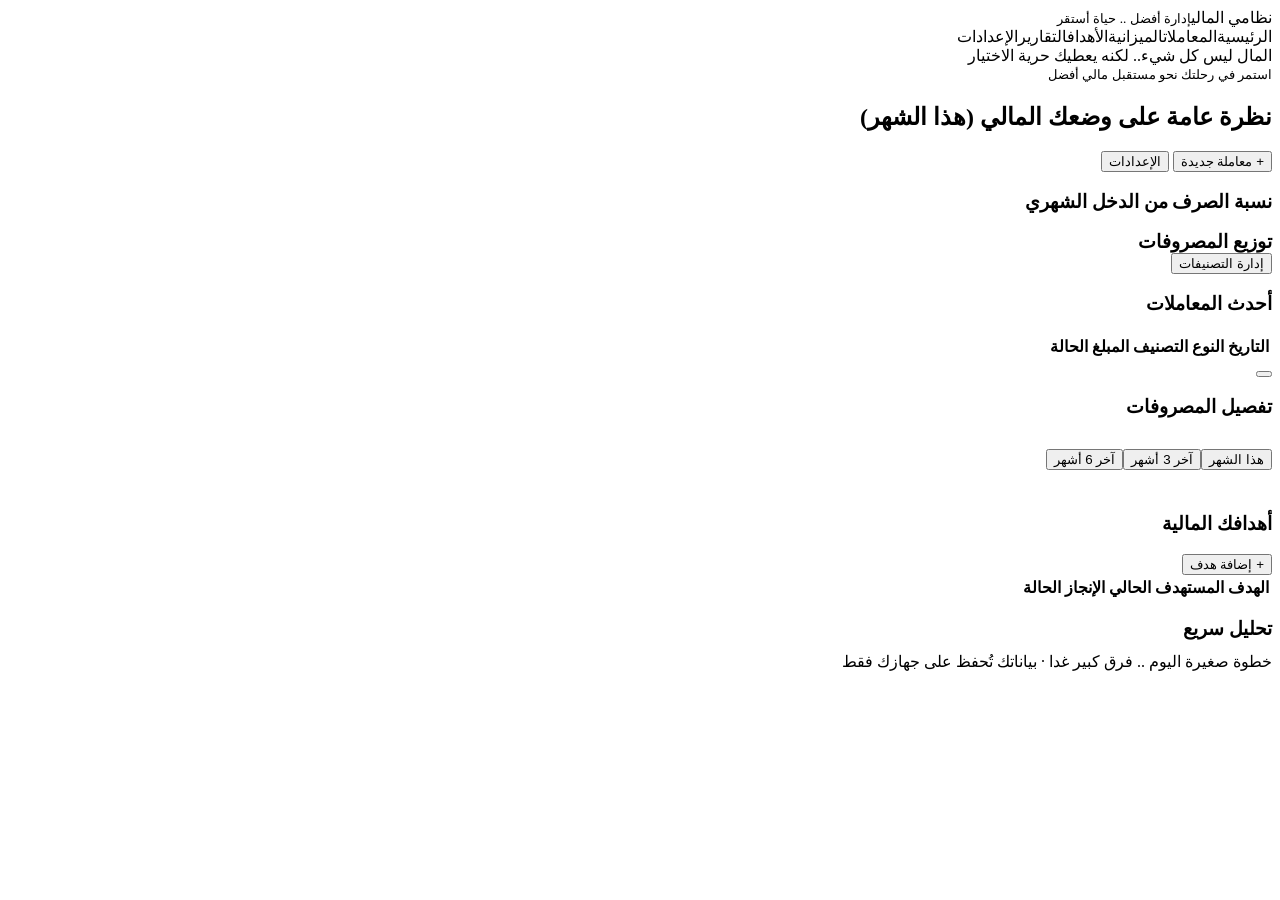
==== index.html @ 8f31c90c "Add files via upload" ====
<!DOCTYPE html>
<html lang="ar" dir="rtl">
<head>
<meta charset="utf-8">
<meta name="viewport" content="width=device-width, initial-scale=1, viewport-fit=cover">
<title>نظامي المالي</title>
<link href="https://fonts.googleapis.com/css2?family=Tajawal:wght@400;500;700;800&display=swap" rel="stylesheet">
<link rel="stylesheet" href="css/style.css">
</head>
<body>
<aside>
  <div class="logo"><span class="lg" data-ic="leaf"></span>نظامي المالي<small>إدارة أفضل .. حياة أستقر</small></div>
  <a data-go="top">الرئيسية</a><a data-go="c-tx">المعاملات</a><a data-go="c-bud">الميزانية</a><a data-go="c-goals">الأهداف</a><a data-go="c-ins">التقارير</a><a id="nav-set">الإعدادات</a>
  <div class="quote">المال ليس كل شيء.. لكنه يعطيك حرية الاختيار</div>
</aside>
<main id="top">
  <div class="top">
    <div class="hi"><b id="hello"></b><small>استمر في رحلتك نحو مستقبل مالي أفضل</small></div>
    <div class="date" id="date"></div>
  </div>
  <div class="head"><h2>نظرة عامة على وضعك المالي (هذا الشهر)</h2><div><button class="p" id="b-tx">+ معاملة جديدة</button> <button id="b-set">الإعدادات</button></div></div>
  <div class="grid4" id="stats"></div>
  <div class="two">
    <div class="card"><h3>نسبة الصرف من الدخل الشهري</h3><div id="ratio"></div></div>
    <div class="card" id="c-bud2"><div class="head"><h3 style="margin:0">توزيع المصروفات</h3><button id="b-cats">إدارة التصنيفات</button></div><div class="donutbox" id="donut"></div></div>
  </div>
  <div class="two">
    <div class="card" id="c-tx"><div class="head"><h3>أحدث المعاملات</h3></div><div class="scroll"><table><thead><tr><th>التاريخ</th><th>النوع</th><th>التصنيف</th><th>المبلغ</th><th>الحالة</th><th></th></tr></thead><tbody id="tx"></tbody></table></div><button id="more" style="margin-top:12px"></button></div>
    <div class="card" id="c-bud" style="display:grid;gap:12px;align-content:start"><h3>تفصيل المصروفات</h3>
      <div class="tabs" id="tabs"><button class="on" data-k="0">هذا الشهر</button><button data-k="2">آخر 3 أشهر</button><button data-k="5">آخر 6 أشهر</button></div>
      <div id="cats"></div><div id="unn"></div></div>
  </div>
  <div class="two">
    <div class="card" id="c-goals"><div class="head"><h3>أهدافك المالية</h3><button class="p" id="b-goal">+ إضافة هدف</button></div><div id="goalchart"></div><div class="scroll"><table><thead><tr><th>الهدف</th><th>المستهدف</th><th>الحالي</th><th>الإنجاز</th><th>الحالة</th><th></th></tr></thead><tbody id="goals"></tbody></table></div></div>
    <div class="card" id="c-ins"><h3 style="margin-bottom:12px">تحليل سريع</h3><div class="ins" id="ins"></div></div>
  </div>
  <div class="foot"><span data-ic="sprout"></span>خطوة صغيرة اليوم .. فرق كبير غدا · بياناتك تُحفظ على جهازك فقط</div>
</main>
<dialog id="dlg"></dialog>
<script src="js/app.js"></script>
</body>
</html>
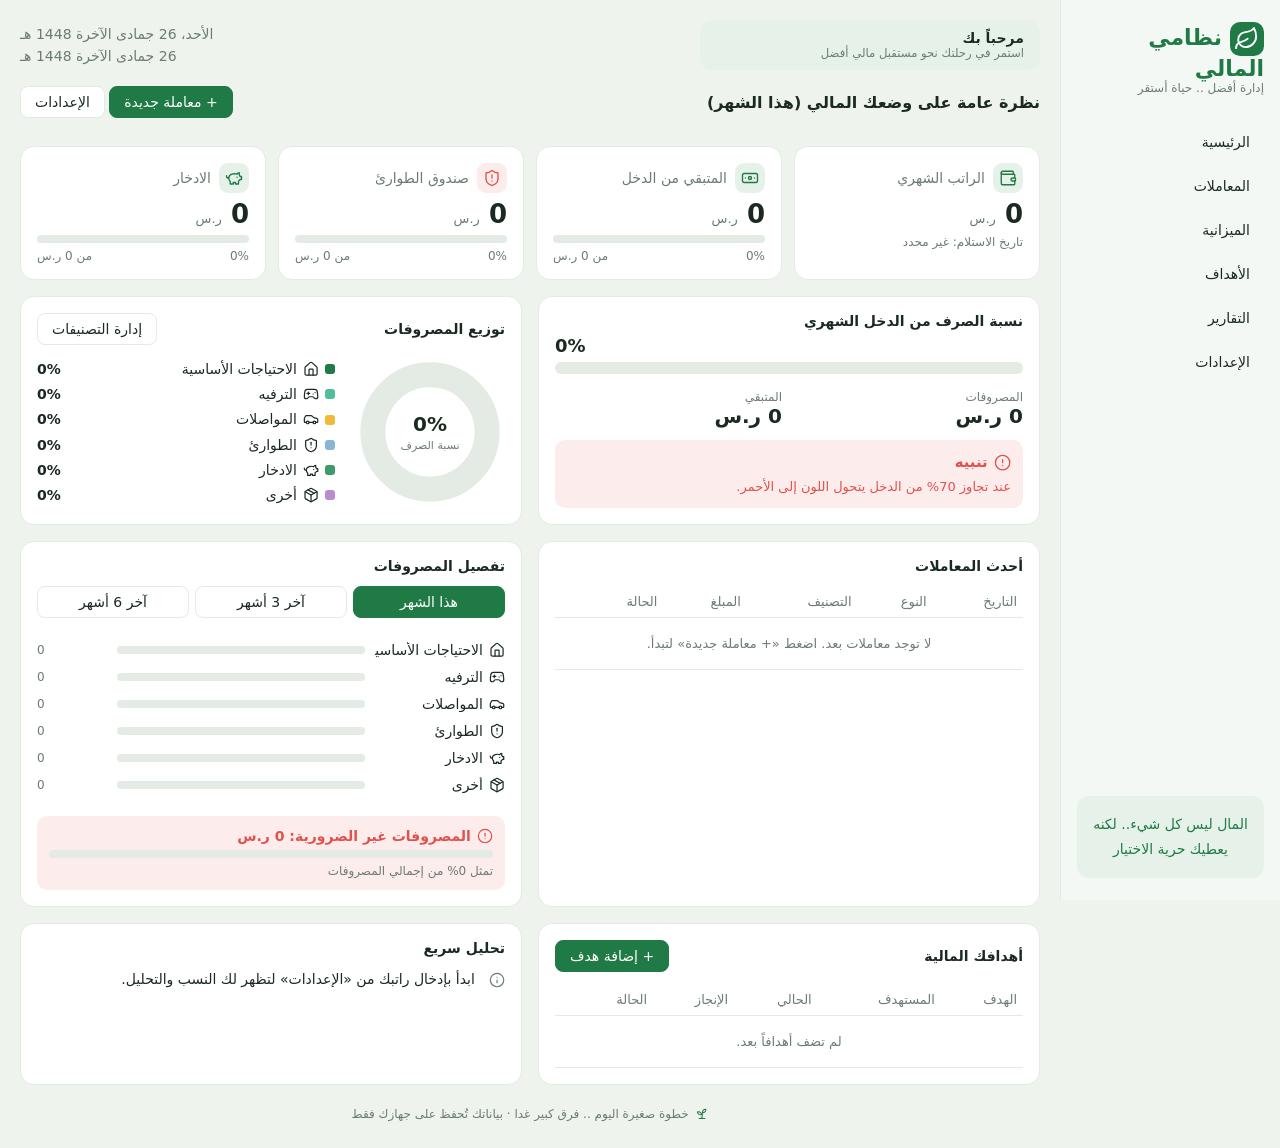
==== commit 7f3d59b5: "Update index.html" ====
--- a/index.html
+++ b/index.html
@@ -5,7 +5,7 @@
 <meta name="viewport" content="width=device-width, initial-scale=1, viewport-fit=cover">
 <title>نظامي المالي</title>
 <link href="https://fonts.googleapis.com/css2?family=Tajawal:wght@400;500;700;800&display=swap" rel="stylesheet">
-<link rel="stylesheet" href="css/style.css">
+<link rel="stylesheet" href="style.css">
 </head>
 <body>
 <aside>
@@ -37,6 +37,6 @@
   <div class="foot"><span data-ic="sprout"></span>خطوة صغيرة اليوم .. فرق كبير غدا · بياناتك تُحفظ على جهازك فقط</div>
 </main>
 <dialog id="dlg"></dialog>
-<script src="js/app.js"></script>
+<script src="app.js"></script>
 </body>
 </html>
--- a/style.css
+++ b/style.css
@@ -0,0 +1,67 @@
+:root{--bg:#eef3ee;--card:#fff;--ink:#1b2a21;--mute:#6b7c71;--line:#e3ebe4;--g:#1f7a45;--g2:#4caf6d;--gl:#e6f2e9;--r:#e0524d;--rl:#fdecec;--y:#c98a12;--yl:#fbf1dc;--sb:#f4f8f4;--in:#f7faf7}
+*{box-sizing:border-box;margin:0}
+:root{padding-top:env(safe-area-inset-top,0px);padding-bottom:env(safe-area-inset-bottom,0px)}
+html{scroll-padding-top:env(safe-area-inset-top,0px);scroll-behavior:smooth}
+body{background:var(--bg);color:var(--ink);font-family:'Tajawal',system-ui,sans-serif;font-size:14px;display:grid;grid-template-columns:220px 1fr;min-height:100vh}
+aside{background:var(--sb);border-inline-end:1px solid var(--line);padding:22px 16px;display:flex;flex-direction:column;gap:6px;position:sticky;top:0;height:100vh}
+.logo{font-size:22px;font-weight:800;color:var(--g);margin-bottom:22px}.logo small{display:block;font-size:12px;font-weight:400;color:var(--mute)}
+aside a{padding:11px 14px;border-radius:9px;color:var(--ink);font-weight:500;cursor:pointer}
+aside a:hover,aside a:focus-visible{background:var(--gl);outline:none}
+.quote{margin-top:auto;background:var(--gl);border-radius:12px;padding:16px;text-align:center;line-height:1.8;color:var(--g);font-weight:500}
+main{padding:20px;display:flex;flex-direction:column;gap:16px;min-width:0}
+.top{display:flex;gap:12px;align-items:center;justify-content:space-between;flex-wrap:wrap}
+.hi{background:var(--gl);border-radius:12px;padding:10px 16px;flex:1;max-width:340px}.hi small{color:var(--mute);display:block}
+.date{color:var(--mute);text-align:end;line-height:1.6}
+h2{font-size:16px;font-weight:800}h3{font-size:14px;font-weight:700}
+.card{background:var(--card);border:1px solid var(--line);border-radius:14px;padding:16px}
+.grid4{display:grid;grid-template-columns:repeat(4,1fr);gap:12px}
+.stat .t{color:var(--mute);font-weight:500;display:flex;align-items:center}.stat .n{font-size:26px;font-weight:800;margin:6px 0}.stat .n small{font-size:13px;font-weight:500;color:var(--mute)}
+.stat.grn{background:var(--card)}.stat.red{background:var(--rl);border-color:#f3c3c1}
+.bar{height:8px;background:var(--line);border-radius:9px;overflow:hidden}.bar i{display:block;height:100%;background:var(--g2);border-radius:9px;transition:width .4s}.bar.r i{background:var(--r)}.bar.d i{background:var(--g)}.bar.y i{background:var(--y)}
+.row{display:flex;justify-content:space-between;align-items:center;gap:8px;color:var(--mute);font-size:12px;margin-top:6px}
+.two{display:grid;grid-template-columns:1fr 1fr;gap:16px}
+.head{display:flex;justify-content:space-between;align-items:center;margin-bottom:12px;gap:8px;flex-wrap:wrap}
+.donutbox{display:flex;align-items:center;gap:20px;flex-wrap:wrap}
+.donutwrap{position:relative;width:150px;height:150px;flex:none}
+.donutwrap svg{width:100%;height:100%;display:block}
+.donutctr{position:absolute;inset:0;display:grid;place-items:center;text-align:center}
+.donutctr b{font-size:20px;font-weight:800;display:block;line-height:1.2}
+.donutctr small{font-size:11px;color:var(--mute);font-weight:400}
+.leg{flex:1;min-width:150px;display:grid;gap:9px}.leg p{display:flex;justify-content:space-between;gap:8px;align-items:center}.leg u{display:inline-block;width:10px;height:10px;border-radius:3px;margin-inline-end:6px;flex:none}
+.ratio{display:flex;gap:14px;margin-top:14px;flex-wrap:wrap}.ratio>div{flex:1;min-width:100px}.ratio b{display:block;font-size:20px}.ratio span{color:var(--mute);font-size:12px}
+.warn b{font-size:15px;display:flex;align-items:center}.warn{background:var(--rl);border-radius:10px;padding:10px 12px;color:var(--r);line-height:1.7;font-size:13px}
+.tabs{display:flex;gap:6px;margin-bottom:12px}.tabs button{flex:1}
+button{border:1px solid var(--line);background:var(--card);color:var(--ink);font:inherit;padding:7px 14px;border-radius:8px;cursor:pointer}
+button:focus-visible,input:focus-visible,select:focus-visible{outline:2px solid var(--g2);outline-offset:1px}
+button.on,button.p{background:var(--g);color:#fff;border-color:var(--g)}
+button.x{padding:2px 8px;color:var(--r);border-color:transparent;background:none}
+.cat{display:grid;grid-template-columns:130px 1fr 70px;gap:10px;align-items:center;margin-bottom:11px}.cat span:first-child{display:flex;align-items:center;overflow:hidden;text-overflow:ellipsis;white-space:nowrap}.cat span:last-child{color:var(--mute);text-align:end;font-size:12px}
+.unn{background:var(--rl);border-radius:10px;padding:12px;color:var(--r)}.unn b{display:flex;align-items:center;margin-bottom:6px}
+table{width:100%;border-collapse:collapse;font-size:13px}th{color:var(--mute);font-weight:500;text-align:start;padding:8px 6px;border-bottom:1px solid var(--line)}td{padding:9px 6px;border-bottom:1px solid var(--line)}
+.tag{padding:3px 10px;border-radius:7px;font-size:12px;border:1px solid var(--line);white-space:nowrap}.tag.bad{background:var(--rl);color:var(--r);border-color:#f3c3c1}.tag.ok{background:var(--gl);color:var(--g)}.tag.warn{background:var(--yl);color:var(--y);border-color:#f0dba8}
+.pos{color:var(--g);font-weight:700}.neg{color:var(--r);font-weight:700}.empty{color:var(--mute);text-align:center;padding:18px}
+.ins{display:grid;gap:10px;line-height:1.7}.ins p{display:flex;gap:8px}
+.scroll{overflow-x:auto}.foot{color:var(--mute);font-size:12px;text-align:center;padding:6px;display:flex;gap:6px;align-items:center;justify-content:center}
+dialog{border:1px solid var(--line);border-radius:14px;background:var(--card);color:var(--ink);padding:20px;width:min(420px,92vw);margin:auto;max-height:85vh;overflow:auto}
+dialog::backdrop{background:rgba(20,40,25,.45)}
+dialog label{display:block;margin:10px 0 4px;color:var(--mute);font-size:12px}
+dialog input,dialog select{width:100%;padding:9px 10px;border-radius:8px;border:1px solid var(--line);background:var(--in);color:var(--ink);font:inherit}
+.err{color:var(--r);min-height:20px;margin-top:8px;font-size:13px}.acts{display:flex;gap:8px;justify-content:flex-start;margin-top:8px;flex-wrap:wrap}
+.iconpick{display:flex;flex-wrap:wrap;gap:8px;margin-top:4px}
+.iconpick button{width:38px;height:38px;padding:0;display:grid;place-items:center}
+.iconpick button.on{background:var(--g);color:#fff;border-color:var(--g)}
+.catrow{display:flex;align-items:center;gap:8px}.catrow span{flex:1;overflow:hidden;text-overflow:ellipsis;white-space:nowrap}
+.catlist{display:grid;gap:8px;margin:10px 0;max-height:200px;overflow:auto;padding-inline-end:4px}
+@media(max-width:1000px){body{grid-template-columns:1fr}aside{position:static;height:auto;flex-direction:row;flex-wrap:wrap;padding:10px}.logo,.quote{display:none}.grid4{grid-template-columns:1fr 1fr}.two{grid-template-columns:1fr}}
+@media(max-width:520px){.grid4{grid-template-columns:1fr}.cat{grid-template-columns:100px 1fr 60px}}
+@media(prefers-reduced-motion:reduce){*{transition:none!important}html{scroll-behavior:auto}}
+
+.ic{width:1.15em;height:1.15em;vertical-align:-.2em;margin-inline-end:6px;flex:none}
+.ib{display:inline-grid;place-items:center;width:30px;height:30px;border-radius:9px;background:var(--gl);color:var(--g);margin-inline-end:8px;vertical-align:middle;flex:none}
+.ib .ic{margin:0;width:18px;height:18px;vertical-align:0}.ib.r{background:var(--rl);color:var(--r)}
+.logo .lg{display:inline-grid;place-items:center;width:34px;height:34px;border-radius:10px;background:var(--g);color:#fff;margin-inline-end:8px;vertical-align:middle}.logo .lg .ic{margin:0}
+.foot .ic{color:var(--g);margin:0}
+.hn{display:flex;gap:6px;align-items:flex-start;background:var(--gl);color:var(--g);padding:9px 11px;border-radius:9px;margin-top:10px;font-size:13px;line-height:1.7}
+.hn .ic{margin:3px 0 0;color:inherit}.hn.neg{background:var(--rl);color:var(--r)}.hn.sm{font-size:12px;padding:6px 8px;margin-top:8px}
+.gh{display:flex;gap:4px;align-items:flex-start;color:var(--g);font-size:12px;margin-top:4px;line-height:1.6}.gh .ic{margin:2px 0 0;width:14px;height:14px}.gh.neg{color:var(--r)}
+.ins .ic{margin-top:4px}
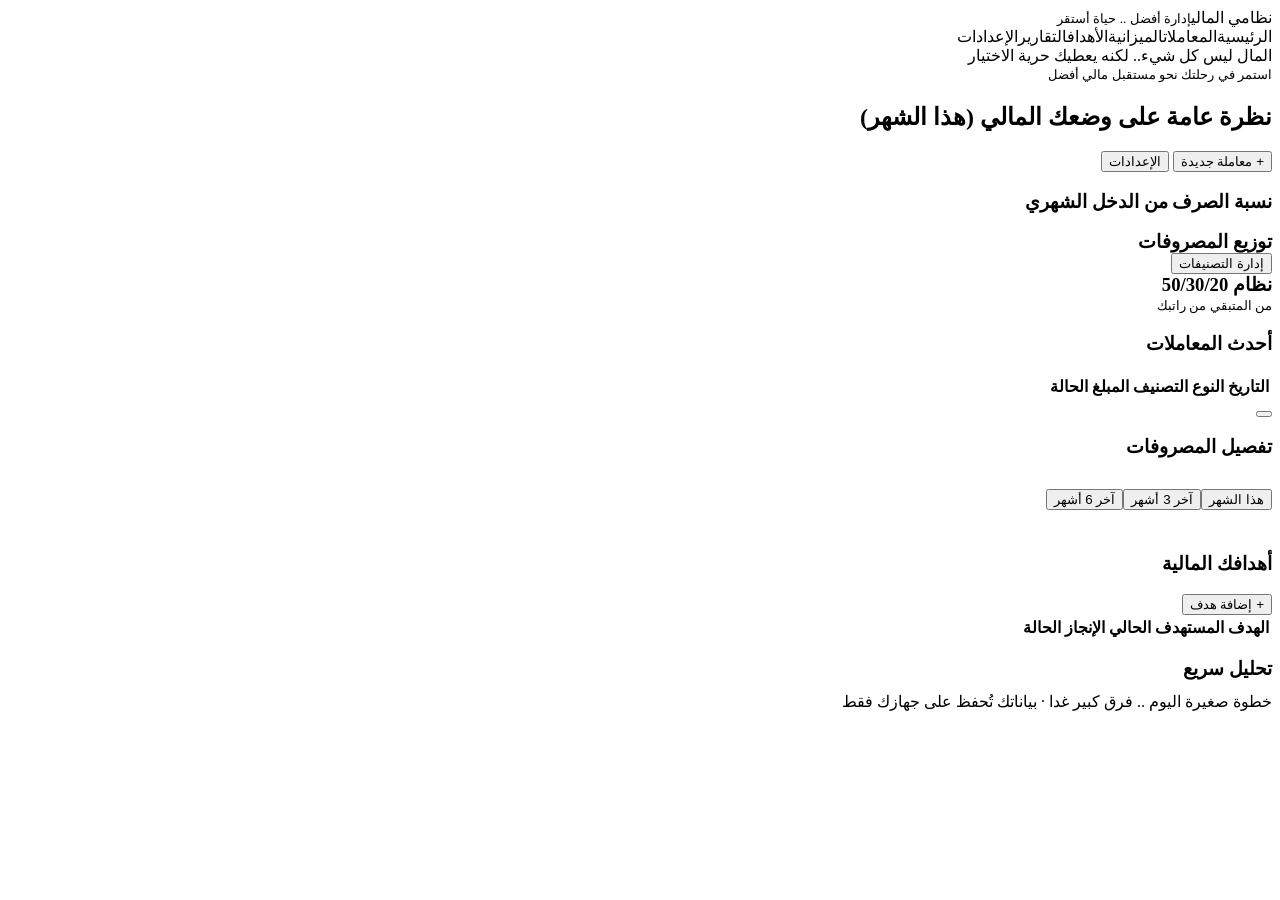
==== commit ab7b6bde: "Add files via upload" ====
--- a/index.html
+++ b/index.html
@@ -5,7 +5,7 @@
 <meta name="viewport" content="width=device-width, initial-scale=1, viewport-fit=cover">
 <title>نظامي المالي</title>
 <link href="https://fonts.googleapis.com/css2?family=Tajawal:wght@400;500;700;800&display=swap" rel="stylesheet">
-<link rel="stylesheet" href="style.css">
+<link rel="stylesheet" href="css/style.css">
 </head>
 <body>
 <aside>
@@ -24,6 +24,7 @@
     <div class="card"><h3>نسبة الصرف من الدخل الشهري</h3><div id="ratio"></div></div>
     <div class="card" id="c-bud2"><div class="head"><h3 style="margin:0">توزيع المصروفات</h3><button id="b-cats">إدارة التصنيفات</button></div><div class="donutbox" id="donut"></div></div>
   </div>
+  <div class="card" id="c-503020"><div class="head"><h3 style="margin:0">نظام 50/30/20</h3><small style="color:var(--mute)">من المتبقي من راتبك</small></div><div id="r503020"></div></div>
   <div class="two">
     <div class="card" id="c-tx"><div class="head"><h3>أحدث المعاملات</h3></div><div class="scroll"><table><thead><tr><th>التاريخ</th><th>النوع</th><th>التصنيف</th><th>المبلغ</th><th>الحالة</th><th></th></tr></thead><tbody id="tx"></tbody></table></div><button id="more" style="margin-top:12px"></button></div>
     <div class="card" id="c-bud" style="display:grid;gap:12px;align-content:start"><h3>تفصيل المصروفات</h3>
@@ -37,6 +38,6 @@
   <div class="foot"><span data-ic="sprout"></span>خطوة صغيرة اليوم .. فرق كبير غدا · بياناتك تُحفظ على جهازك فقط</div>
 </main>
 <dialog id="dlg"></dialog>
-<script src="app.js"></script>
+<script src="js/app.js"></script>
 </body>
 </html>
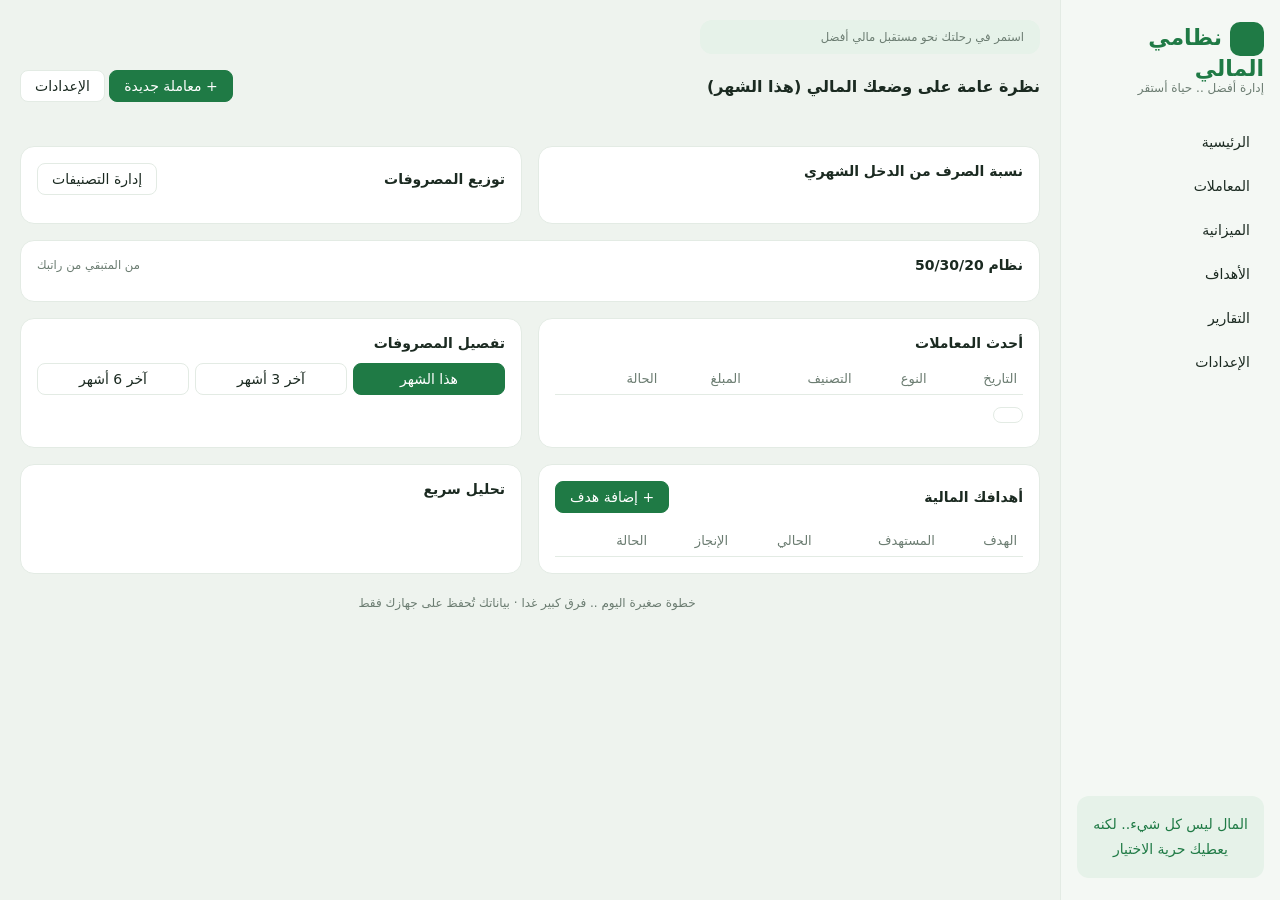
==== commit 051ec799: "Update index.html" ====
--- a/index.html
+++ b/index.html
@@ -5,7 +5,7 @@
 <meta name="viewport" content="width=device-width, initial-scale=1, viewport-fit=cover">
 <title>نظامي المالي</title>
 <link href="https://fonts.googleapis.com/css2?family=Tajawal:wght@400;500;700;800&display=swap" rel="stylesheet">
-<link rel="stylesheet" href="css/style.css">
+<link rel="stylesheet" href="style.css">
 </head>
 <body>
 <aside>
--- a/style.css
+++ b/style.css
@@ -0,0 +1,67 @@
+:root{--bg:#eef3ee;--card:#fff;--ink:#1b2a21;--mute:#6b7c71;--line:#e3ebe4;--g:#1f7a45;--g2:#4caf6d;--gl:#e6f2e9;--r:#e0524d;--rl:#fdecec;--y:#c98a12;--yl:#fbf1dc;--sb:#f4f8f4;--in:#f7faf7}
+*{box-sizing:border-box;margin:0}
+:root{padding-top:env(safe-area-inset-top,0px);padding-bottom:env(safe-area-inset-bottom,0px)}
+html{scroll-padding-top:env(safe-area-inset-top,0px);scroll-behavior:smooth}
+body{background:var(--bg);color:var(--ink);font-family:'Tajawal',system-ui,sans-serif;font-size:14px;display:grid;grid-template-columns:220px 1fr;min-height:100vh}
+aside{background:var(--sb);border-inline-end:1px solid var(--line);padding:22px 16px;display:flex;flex-direction:column;gap:6px;position:sticky;top:0;height:100vh}
+.logo{font-size:22px;font-weight:800;color:var(--g);margin-bottom:22px}.logo small{display:block;font-size:12px;font-weight:400;color:var(--mute)}
+aside a{padding:11px 14px;border-radius:9px;color:var(--ink);font-weight:500;cursor:pointer}
+aside a:hover,aside a:focus-visible{background:var(--gl);outline:none}
+.quote{margin-top:auto;background:var(--gl);border-radius:12px;padding:16px;text-align:center;line-height:1.8;color:var(--g);font-weight:500}
+main{padding:20px;display:flex;flex-direction:column;gap:16px;min-width:0}
+.top{display:flex;gap:12px;align-items:center;justify-content:space-between;flex-wrap:wrap}
+.hi{background:var(--gl);border-radius:12px;padding:10px 16px;flex:1;max-width:340px}.hi small{color:var(--mute);display:block}
+.date{color:var(--mute);text-align:end;line-height:1.6}
+h2{font-size:16px;font-weight:800}h3{font-size:14px;font-weight:700}
+.card{background:var(--card);border:1px solid var(--line);border-radius:14px;padding:16px}
+.grid4{display:grid;grid-template-columns:repeat(4,1fr);gap:12px}
+.stat .t{color:var(--mute);font-weight:500;display:flex;align-items:center}.stat .n{font-size:26px;font-weight:800;margin:6px 0}.stat .n small{font-size:13px;font-weight:500;color:var(--mute)}
+.stat.grn{background:var(--gl)}.stat.red{background:var(--rl);border-color:#f3c3c1}
+.bar{height:8px;background:var(--line);border-radius:9px;overflow:hidden}.bar i{display:block;height:100%;background:var(--g2);border-radius:9px;transition:width .4s}.bar.r i{background:var(--r)}.bar.d i{background:var(--g)}.bar.y i{background:var(--y)}
+.row{display:flex;justify-content:space-between;align-items:center;gap:8px;color:var(--mute);font-size:12px;margin-top:6px}
+.two{display:grid;grid-template-columns:1fr 1fr;gap:16px}
+.head{display:flex;justify-content:space-between;align-items:center;margin-bottom:12px;gap:8px;flex-wrap:wrap}
+.donutbox{display:flex;align-items:center;gap:20px;flex-wrap:wrap}
+.donutwrap{position:relative;width:150px;height:150px;flex:none}
+.donutwrap svg{width:100%;height:100%;display:block}
+.donutctr{position:absolute;inset:0;display:grid;place-items:center;text-align:center}
+.donutctr b{font-size:20px;font-weight:800;display:block;line-height:1.2}
+.donutctr small{font-size:11px;color:var(--mute);font-weight:400}
+.leg{flex:1;min-width:150px;display:grid;gap:9px}.leg p{display:flex;justify-content:space-between;gap:8px;align-items:center}.leg u{display:inline-block;width:10px;height:10px;border-radius:3px;margin-inline-end:6px;flex:none}
+.ratio{display:flex;gap:14px;margin-top:14px;flex-wrap:wrap}.ratio>div{flex:1;min-width:100px}.ratio b{display:block;font-size:20px}.ratio span{color:var(--mute);font-size:12px}
+.warn b{font-size:15px;display:flex;align-items:center}.warn{background:var(--rl);border-radius:10px;padding:10px 12px;color:var(--r);line-height:1.7;font-size:13px}
+.tabs{display:flex;gap:6px;margin-bottom:12px}.tabs button{flex:1}
+button{border:1px solid var(--line);background:var(--card);color:var(--ink);font:inherit;padding:7px 14px;border-radius:8px;cursor:pointer}
+button:focus-visible,input:focus-visible,select:focus-visible{outline:2px solid var(--g2);outline-offset:1px}
+button.on,button.p{background:var(--g);color:#fff;border-color:var(--g)}
+button.x{padding:2px 8px;color:var(--r);border-color:transparent;background:none}
+.cat{display:grid;grid-template-columns:130px 1fr 70px;gap:10px;align-items:center;margin-bottom:11px}.cat span:first-child{display:flex;align-items:center;overflow:hidden;text-overflow:ellipsis;white-space:nowrap}.cat span:last-child{color:var(--mute);text-align:end;font-size:12px}
+.unn{background:var(--rl);border-radius:10px;padding:12px;color:var(--r)}.unn b{display:flex;align-items:center;margin-bottom:6px}
+table{width:100%;border-collapse:collapse;font-size:13px}th{color:var(--mute);font-weight:500;text-align:start;padding:8px 6px;border-bottom:1px solid var(--line)}td{padding:9px 6px;border-bottom:1px solid var(--line)}
+.tag{padding:3px 10px;border-radius:7px;font-size:12px;border:1px solid var(--line);white-space:nowrap}.tag.bad{background:var(--rl);color:var(--r);border-color:#f3c3c1}.tag.ok{background:var(--gl);color:var(--g)}.tag.warn{background:var(--yl);color:var(--y);border-color:#f0dba8}
+.pos{color:var(--g);font-weight:700}.empty{color:var(--mute);text-align:center;padding:18px}
+.ins{display:grid;gap:10px;line-height:1.7}.ins p{display:flex;gap:8px}
+.scroll{overflow-x:auto}.foot{color:var(--mute);font-size:12px;text-align:center;padding:6px;display:flex;gap:6px;align-items:center;justify-content:center}
+dialog{border:1px solid var(--line);border-radius:14px;background:var(--card);color:var(--ink);padding:20px;width:min(420px,92vw);margin:auto;max-height:85vh;overflow:auto}
+dialog::backdrop{background:rgba(20,40,25,.45)}
+dialog label{display:block;margin:10px 0 4px;color:var(--mute);font-size:12px}
+dialog input,dialog select{width:100%;padding:9px 10px;border-radius:8px;border:1px solid var(--line);background:var(--in);color:var(--ink);font:inherit}
+.err{color:var(--r);min-height:20px;margin-top:8px;font-size:13px}.acts{display:flex;gap:8px;justify-content:flex-start;margin-top:8px;flex-wrap:wrap}
+.iconpick{display:flex;flex-wrap:wrap;gap:8px;margin-top:4px}
+.iconpick button{width:38px;height:38px;padding:0;display:grid;place-items:center}
+.iconpick button.on{background:var(--g);color:#fff;border-color:var(--g)}
+.catrow{display:flex;align-items:center;gap:8px}.catrow span{flex:1;overflow:hidden;text-overflow:ellipsis;white-space:nowrap}
+.catlist{display:grid;gap:8px;margin:10px 0;max-height:200px;overflow:auto;padding-inline-end:4px}
+@media(max-width:1000px){body{grid-template-columns:1fr}aside{position:static;height:auto;flex-direction:row;flex-wrap:wrap;padding:10px}.logo,.quote{display:none}.grid4{grid-template-columns:1fr 1fr}.two{grid-template-columns:1fr}}
+@media(max-width:520px){.grid4{grid-template-columns:1fr}.cat{grid-template-columns:100px 1fr 60px}}
+@media(prefers-reduced-motion:reduce){*{transition:none!important}html{scroll-behavior:auto}}
+
+.ic{width:1.15em;height:1.15em;vertical-align:-.2em;margin-inline-end:6px;flex:none}
+.ib{display:inline-grid;place-items:center;width:30px;height:30px;border-radius:9px;background:var(--gl);color:var(--g);margin-inline-end:8px;vertical-align:middle;flex:none}
+.ib .ic{margin:0;width:18px;height:18px;vertical-align:0}.ib.r{background:var(--rl);color:var(--r)}
+.logo .lg{display:inline-grid;place-items:center;width:34px;height:34px;border-radius:10px;background:var(--g);color:#fff;margin-inline-end:8px;vertical-align:middle}.logo .lg .ic{margin:0}
+.foot .ic{color:var(--g);margin:0}
+.hn{display:flex;gap:6px;align-items:flex-start;background:var(--gl);color:var(--g);padding:9px 11px;border-radius:9px;margin-top:10px;font-size:13px;line-height:1.7}
+.hn .ic{margin:3px 0 0;color:inherit}.hn.neg{background:var(--rl);color:var(--r)}.hn.sm{font-size:12px;padding:6px 8px;margin-top:8px}
+.gh{display:flex;gap:4px;align-items:flex-start;color:var(--g);font-size:12px;margin-top:4px;line-height:1.6}.gh .ic{margin:2px 0 0;width:14px;height:14px}.gh.neg{color:var(--r)}
+.ins .ic{margin-top:4px}
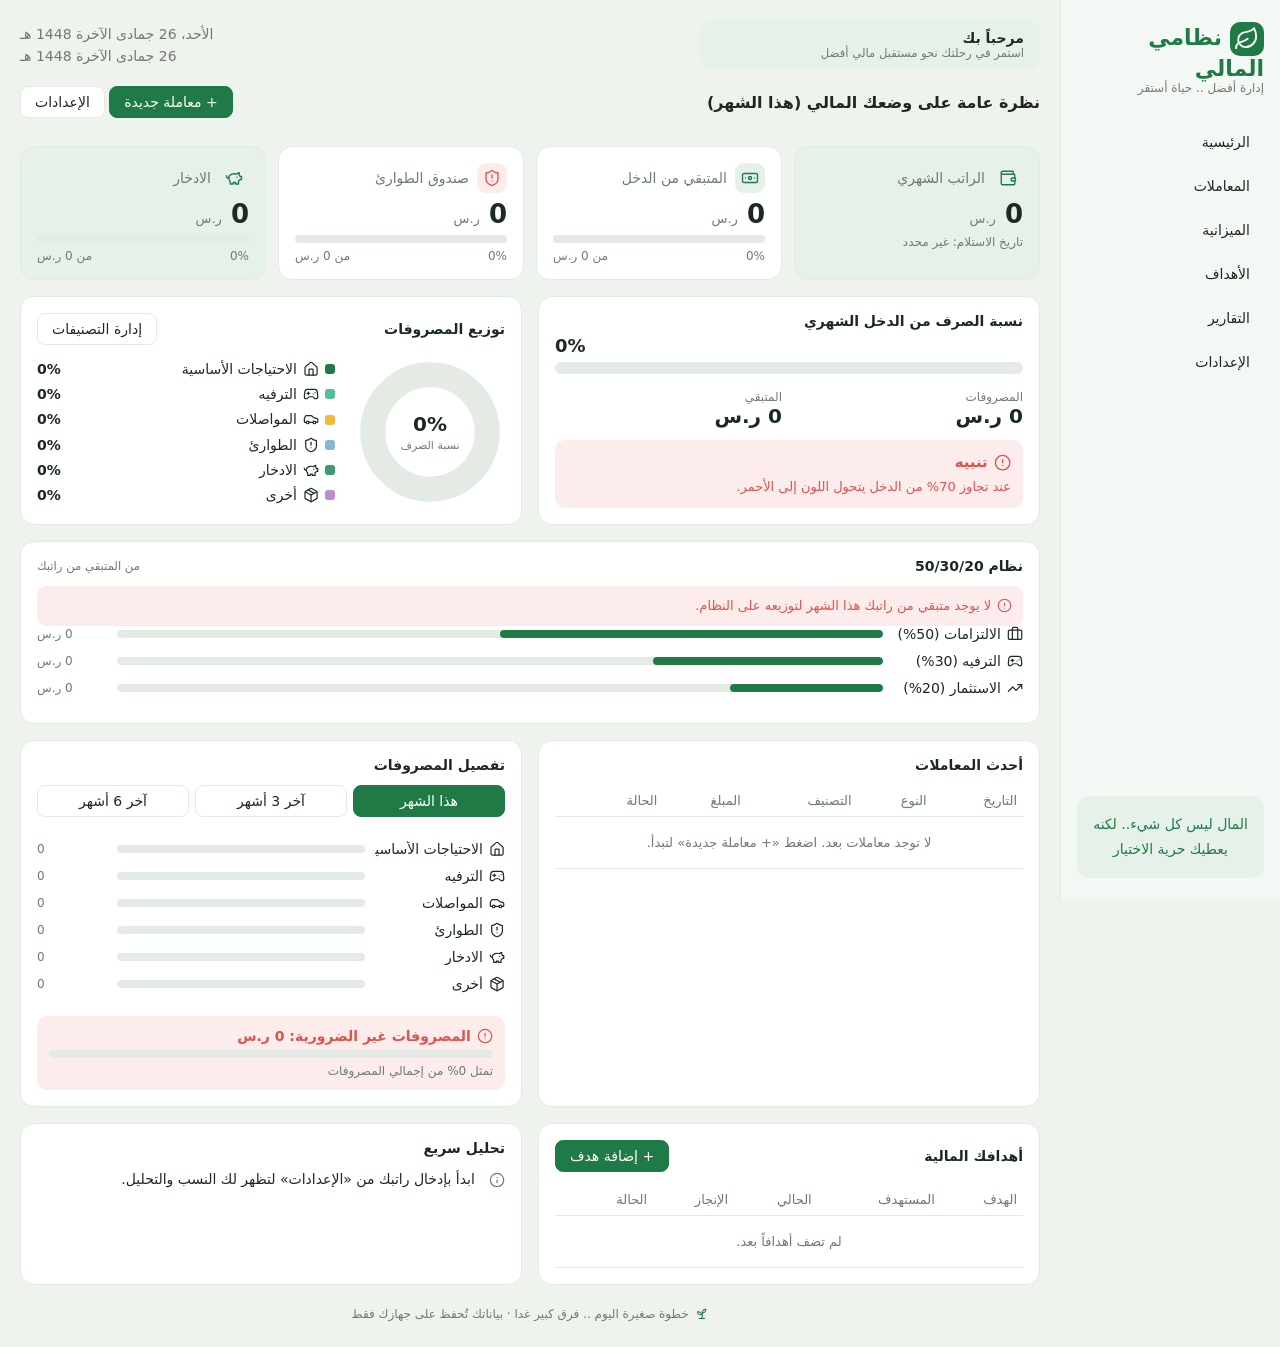
==== commit 555964f4: "Update index.html" ====
--- a/index.html
+++ b/index.html
@@ -38,6 +38,6 @@
   <div class="foot"><span data-ic="sprout"></span>خطوة صغيرة اليوم .. فرق كبير غدا · بياناتك تُحفظ على جهازك فقط</div>
 </main>
 <dialog id="dlg"></dialog>
-<script src="js/app.js"></script>
+<script src="app.js"></script>
 </body>
 </html>
